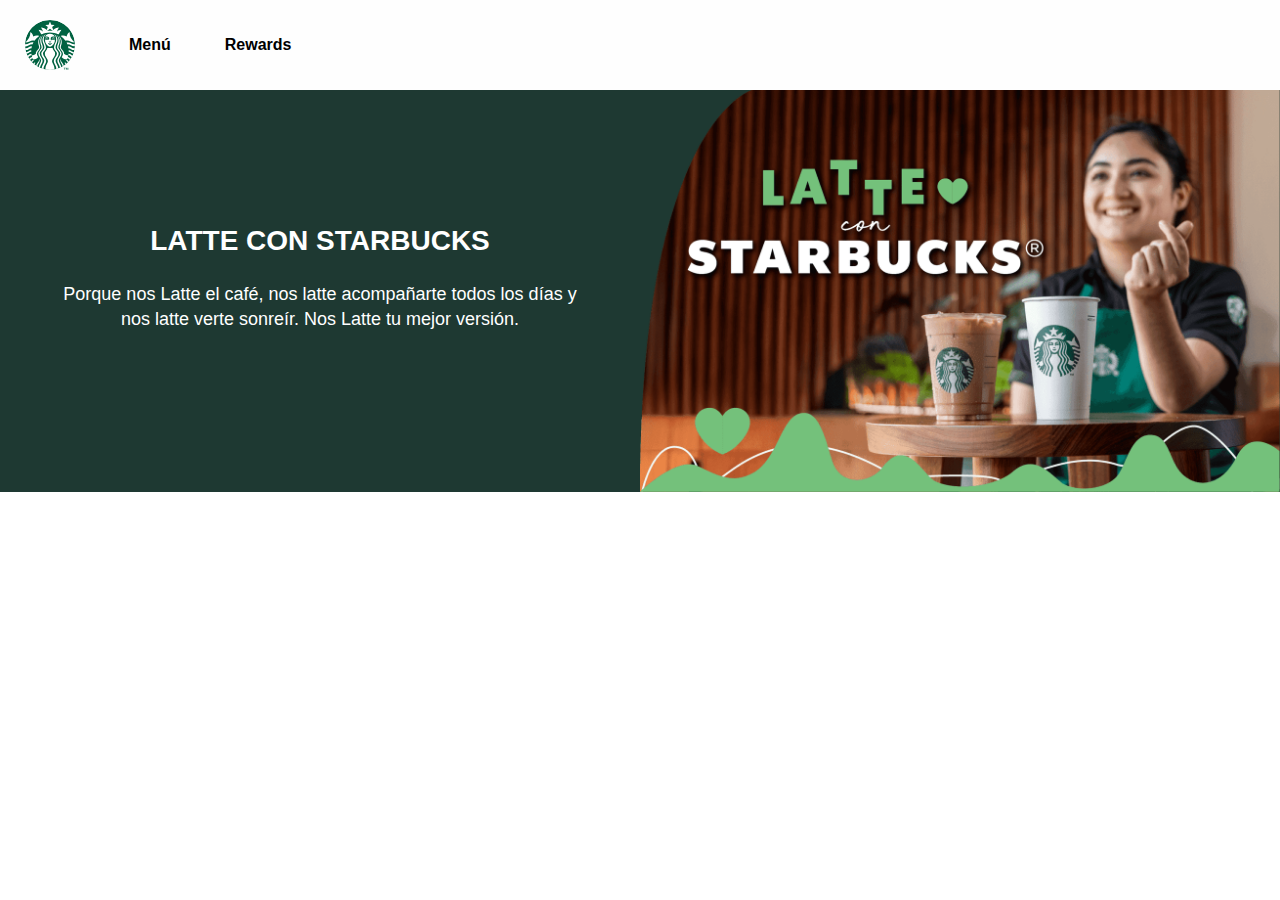
==== clase2.html @ 1885f3de "se añadio diseño y carpetas" ====
<!DOCTYPE html>
<html lang="en">
<head>
    <meta charset="UTF-8">
    <meta name="viewport" content="width=device-width, initial-scale=1.0">
    <title>Clase2</title>
    <link rel="stylesheet" href="./style.css">
</head>
<body>
    <header>
        <nav class="Inicio">
            <span id="starbucks_icon"></span>
            <div id="menu">
                <a class="navB" href="">Menú</a>
            </div>
            <div id="menu">
                <a class="navB" href="">Rewards</a>
            </div>
            <!-- <div>
                <span></span>Localizar Tienda
            </div>
            <button>Ingresar</button>
            <button>Únete</button> -->
        </nav>
    </header>
    <main>
        <section id="latte-starbucks" class="banner">
            <div>
                <h1>LATTE CON STARBUCKS</h1>
                <p>Porque nos Latte el café, nos latte acompañarte todos los días y nos latte verte sonreír.
                    Nos Latte tu mejor versión.</p>
                
            </div>
            <img src="img/latte.png" alt="">
            
        </section>
        <section id="" class="banner"></section>
        <section id="" class="banner"></section>
        <section id="" class="banner"></section>
    </main>
    <footer></footer>
</body>
</html>
---- style.css ----
*{
    box-sizing: border-box;
    margin: 0;
}

#starbucks_icon{
    background-image: url(assets/logo.svg);
    display: inline-block;
    width: 50px;
    height: 50px;
    margin: 0 25px;
    background-size: cover;
    padding: 0 25px;
}

header{
    height: 90px;
}

nav{
    height: 100%;
    padding: 20px 0;
    background-color: #fefefeff;
}

#menu{
    display: inline-block;
}

a{
    color: black;
    text-decoration: none;

}

section img{
    width: 50%;
}

.navB, #starbucks_icon{
    vertical-align: middle;
}

.navB{
    display: inline-block;
    font-weight: bold;
    font-family: SoDo Sans,Helvetica,Arial,sans-serif;
    padding: 0 25px;
}

.navB a{
    color: #212121;
}

a:hover{
    border-bottom: 6px solid #00754a;
    color: #00754a;
    padding-bottom: 25px;
    

}

.banner{
    display: flex;
    background-color: #1e3932;
    color: white;
    text-align: center;

}

.banner h1{
    font-size: 28px;
}

.banner h1, .banner p{
    vertical-align: middle;
    margin-bottom: 25px;
    font-family: SoDo Sans,Helvetica,Arial,sans-serif;
}

.banner p{
    font-size: 18px;
    font-family: SoDo Sans,Helvetica,Arial,sans-serif;
    line-height: 25px;
}

.banner div{
    padding: 0 60px;
    align-content: center;
}
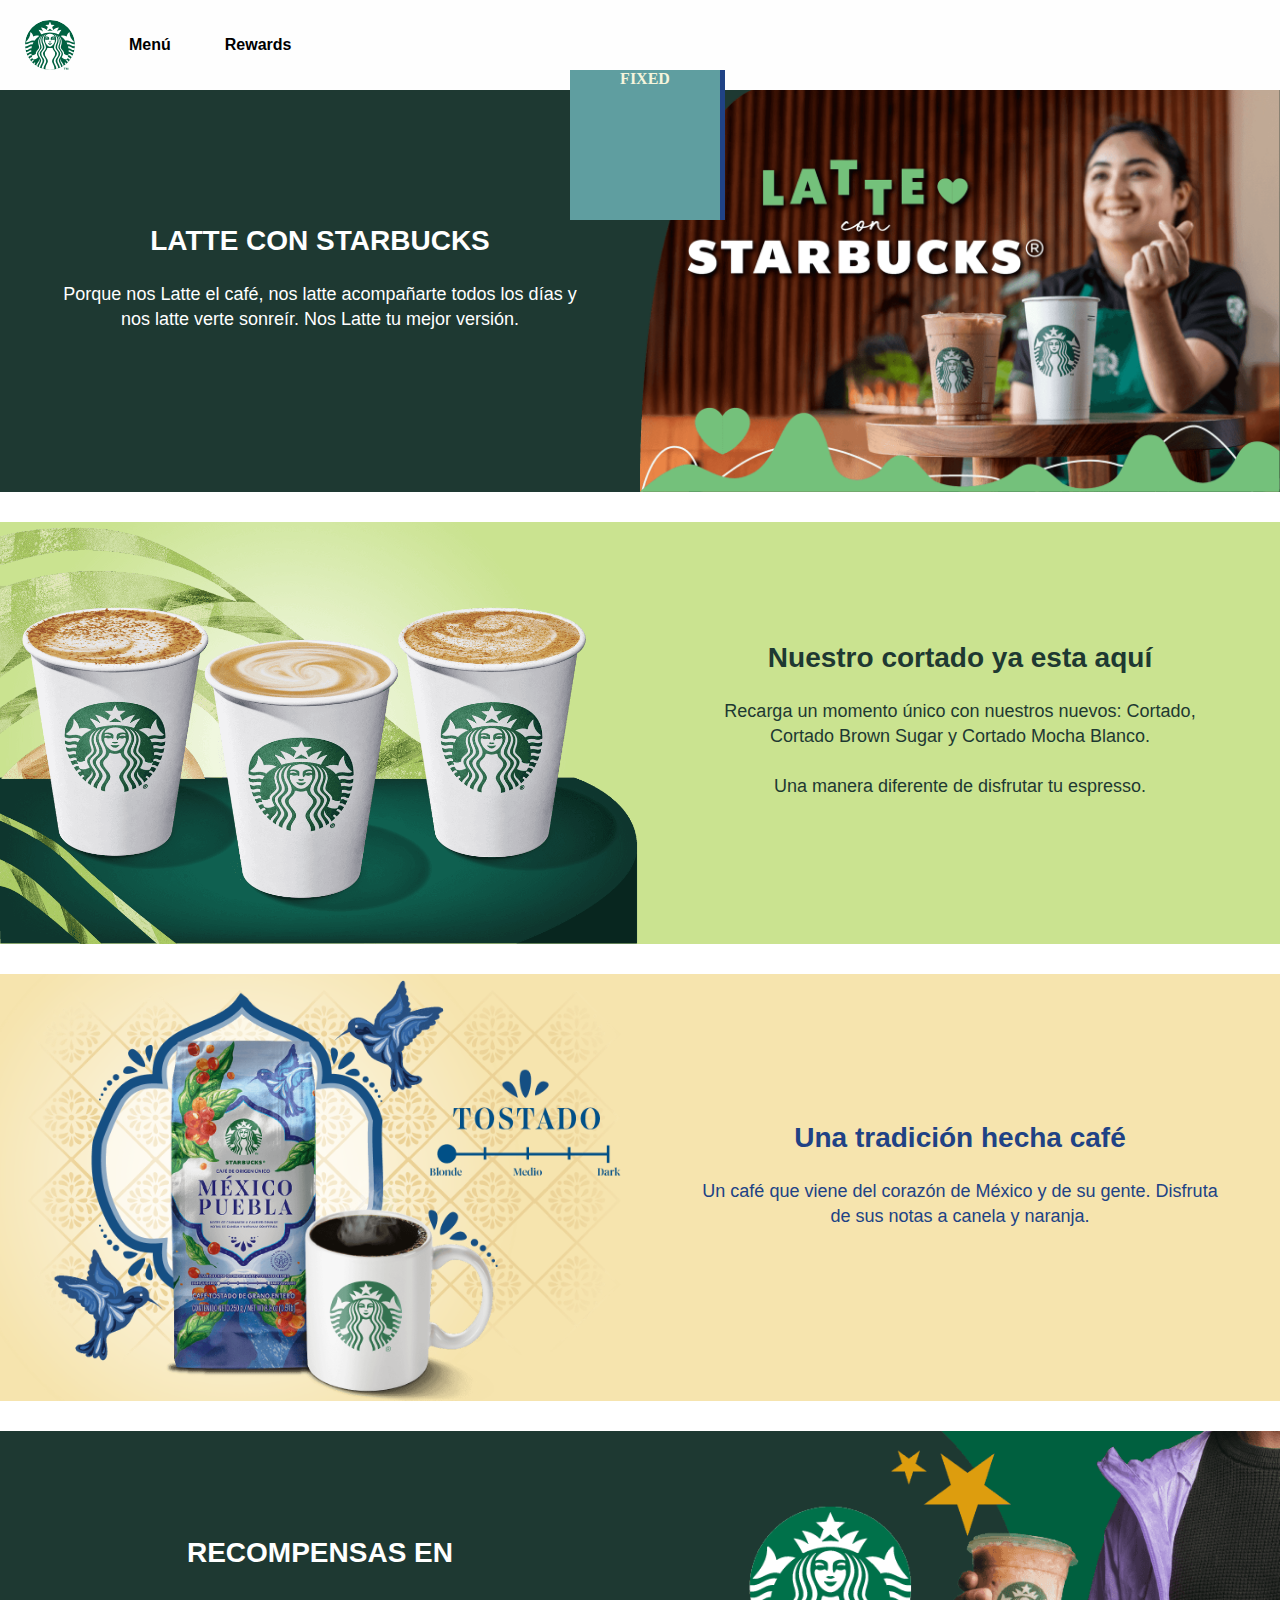
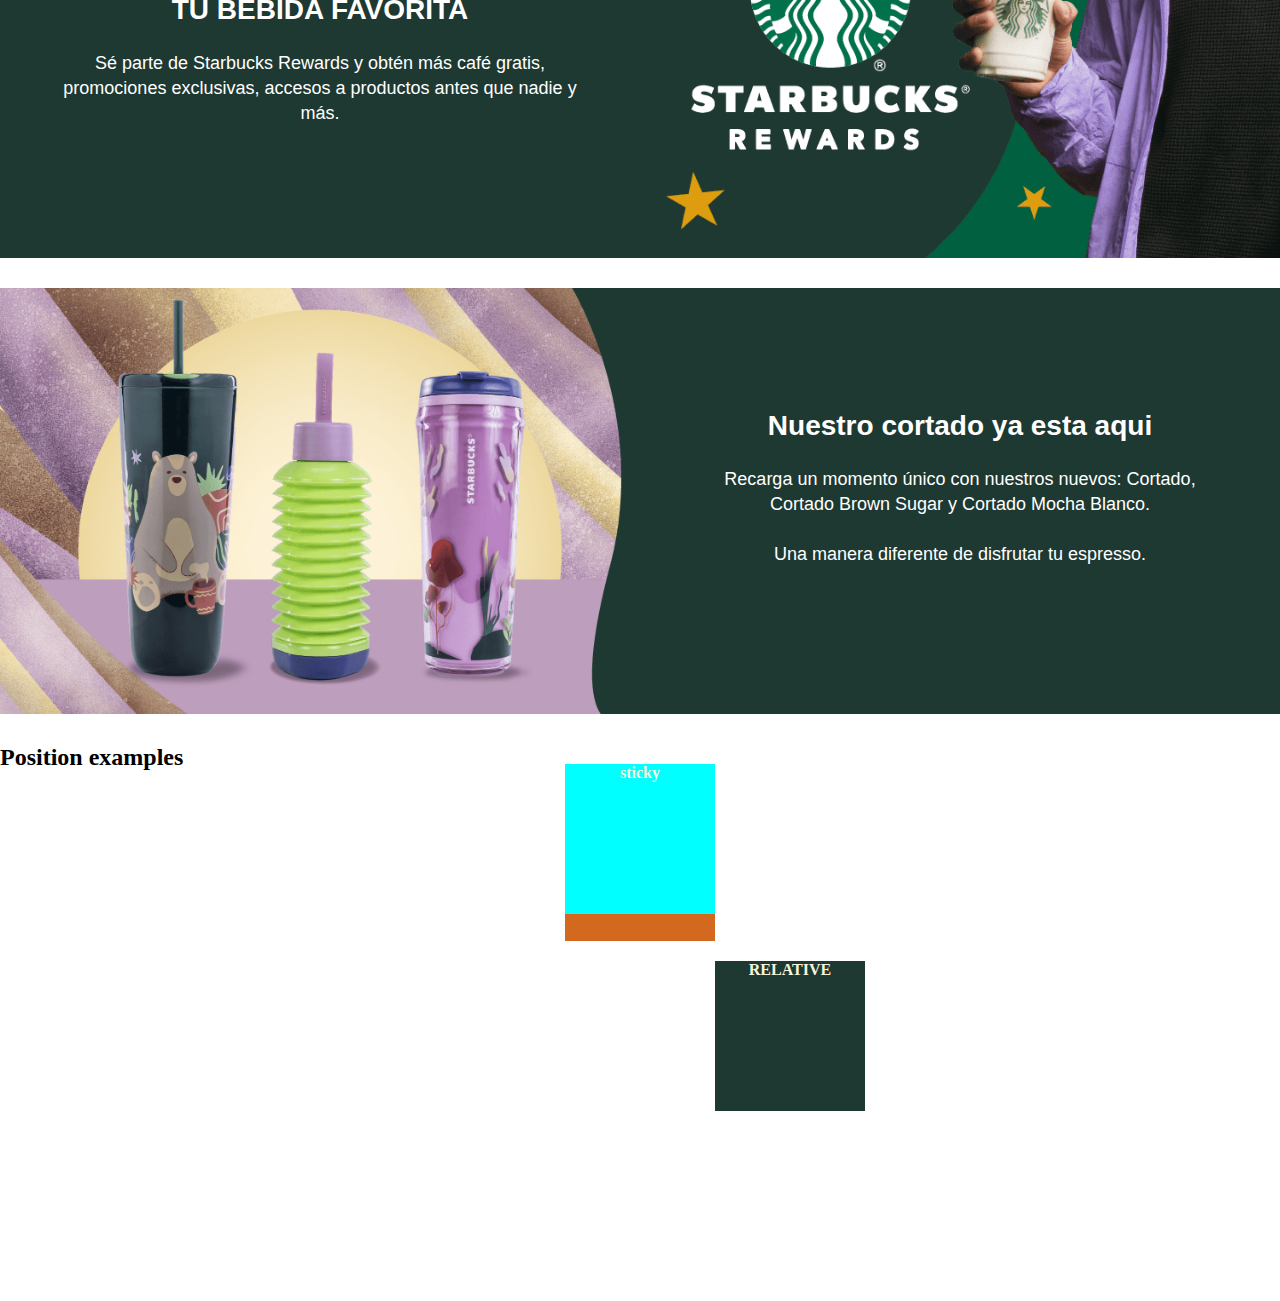
==== commit 5a07eff8: "se añadio diseño en las nuevas sections asi como el de las posiciones" ====
--- a/clase2.html
+++ b/clase2.html
@@ -31,12 +31,61 @@
                     Nos Latte tu mejor versión.</p>
                 
             </div>
-            <img src="img/latte.png" alt="">
+            <img src="img/latte.png" alt="">    
+        </section>
+        <section id="caffe-cortado" class="banner">
+            <img src="img/tres cafes.png" alt=""> 
+            <div>
+                <h1>Nuestro cortado ya esta aquí</h1>
+                <p>Recarga un momento único con nuestros nuevos: Cortado, Cortado Brown Sugar y Cortado Mocha Blanco.</p>
+                <p>Una manera diferente de disfrutar tu espresso.</p>
+                
+            </div>
             
         </section>
-        <section id="" class="banner"></section>
-        <section id="" class="banner"></section>
-        <section id="" class="banner"></section>
+        <section id="tostado" class="banner">
+            <img src="img/tostado.png" alt=""> 
+            <div>
+                <h1>Una tradición hecha café</h1>
+                <p>Un café que viene del corazón de México y de su gente.
+                 Disfruta de sus notas a canela y naranja.</p>
+            </div>
+            
+        </section>
+        
+        <section id="stars" class="banner">
+            
+            <div>
+                <h1>RECOMPENSAS EN</h1> 
+                <h1>TU BEBIDA FAVORITA</h1>
+                <p>Sé parte de Starbucks Rewards y obtén más café gratis, promociones exclusivas, accesos a productos
+                    antes que nadie y más.</p>
+                
+            </div>
+            <img src="img/stars.png" alt=""> 
+        </section>
+
+        <section id="" class="banner">
+            <img src="img/vasos.png" alt=""> 
+            <div>
+                <h1>Nuestro cortado ya esta aqu<acuote>i</acuote></h1>
+                <p>Recarga un momento único con nuestros nuevos: Cortado, Cortado Brown Sugar y Cortado Mocha Blanco.</p>
+                <p>Una manera diferente de disfrutar tu espresso.</p>
+                
+            </div>
+            
+        </section>
+
+       <section id="" class="">
+            <h2>Position examples</h2>
+            <div id="STATIC" class="box">STATIC</div>
+            <div id="RELATIVE" class="box">RELATIVE</div>
+            <div id="absolute" class="box">absolute</div>
+            <div id="fixed" class="box">FIXED</div>
+            <div id="sticky" class="box">sticky</div>
+        </section>
+
+        
     </main>
     <footer></footer>
 </body>
--- a/style.css
+++ b/style.css
@@ -65,7 +65,7 @@
     background-color: #1e3932;
     color: white;
     text-align: center;
-
+    margin-bottom: 30px;
 }
 
 .banner h1{
@@ -87,4 +87,57 @@
 .banner div{
     padding: 0 60px;
     align-content: center;
+}
+
+#caffe-cortado{
+    background-color: rgb(202 227 144);
+    color: #1e3932;
+}
+
+#tostado{
+    background-color: rgb(246 228 174);
+    color: #204285;
+}
+
+/* ESTILOS DEL POSITION */
+
+.box{
+    top: 50px;
+    bottom: 0;
+    right: 0;
+    left: 20px;
+    width: 150px;
+    height: 150px;
+    margin: 20px auto;
+    text-align: center;
+    font-weight: bold;
+    background-color: chocolate;
+    color: beige;
+}
+
+#RELATIVE{
+    background-color: #1e3932;
+    position: relative;
+    top: 0px;
+    bottom: 0;
+    right: 0;
+    left: 150px;
+}
+
+#absolute{
+    position: absolute;
+    background-color: #204285;
+}
+
+#fixed{
+    position: fixed;
+    bottom: 50px;
+    right: 10px;
+    background-color: cadetblue;
+}
+
+#sticky{
+    position: sticky;
+    background-color: aqua;
+    top 50 px ;
 }